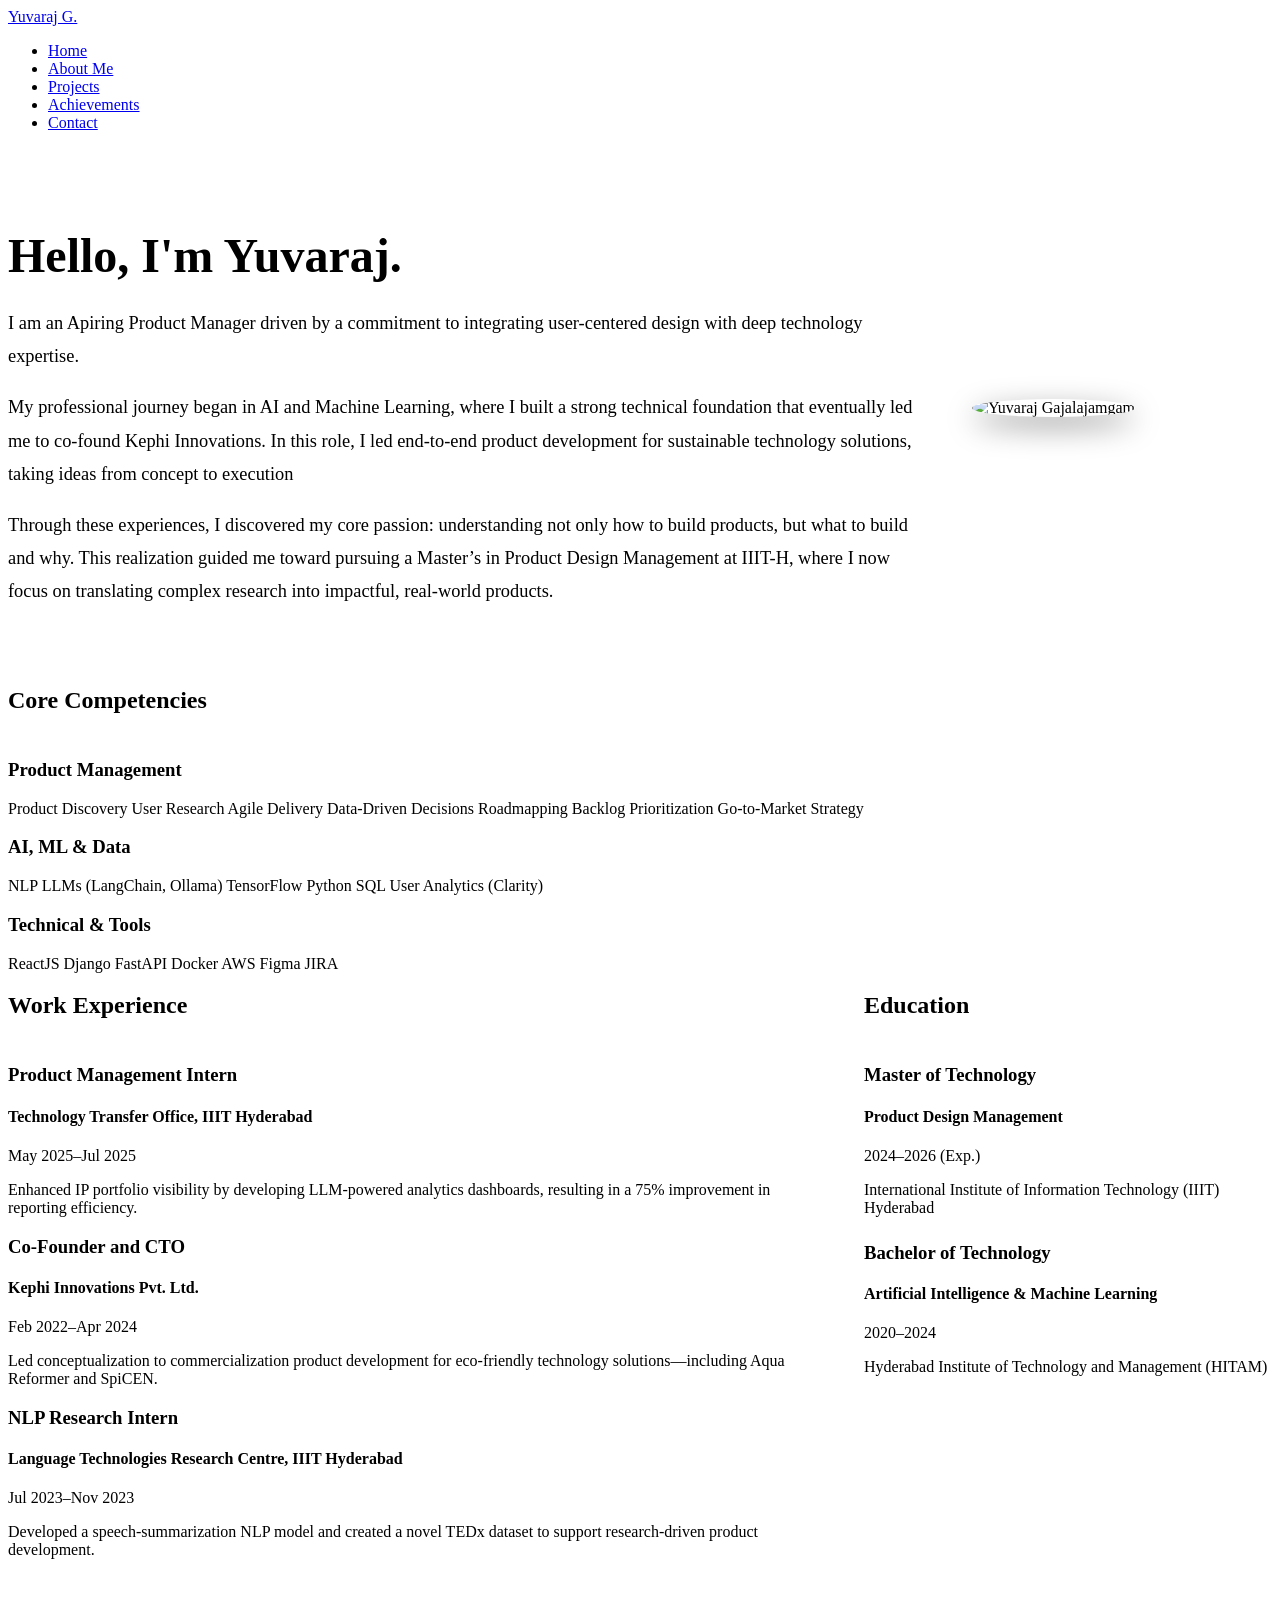
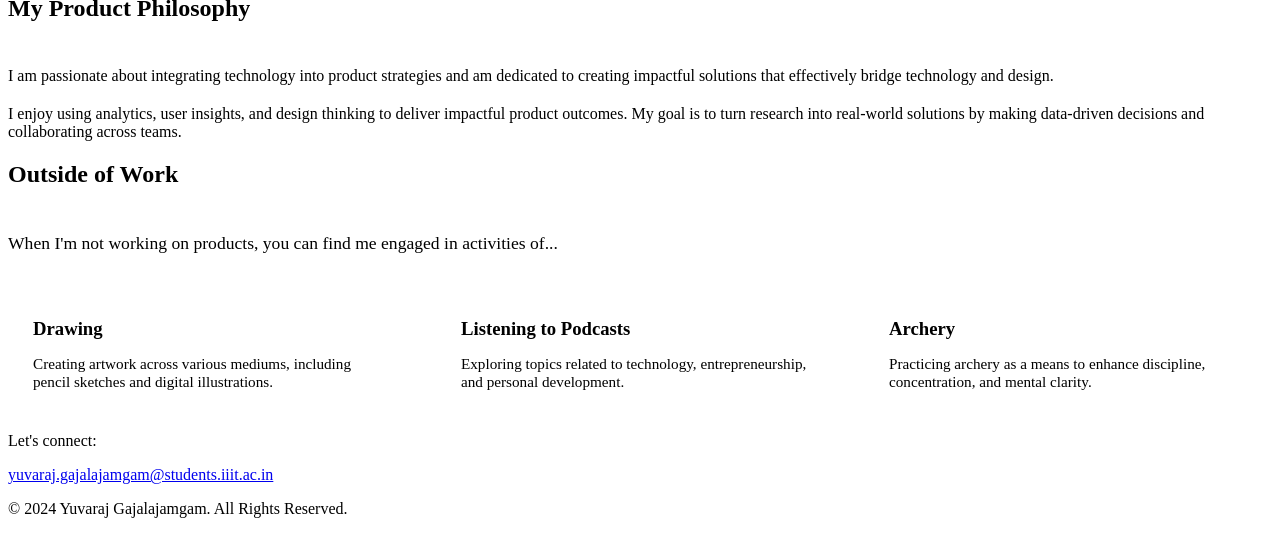
==== aboutme.html @ 7eca1c1c "portfolio" ====
<!DOCTYPE html>
<html lang="en">
<head>
    <meta charset="UTF-8">
    <meta name="viewport" content="width=device-width, initial-scale=1.0">
    <title>About Me - Yuvaraj Gajalajamgam</title>
    
    <link rel="preconnect" href="https://fonts.googleapis.com">
    <link rel="preconnect" href="https://fonts.gstatic.com" crossorigin>
    <link href="https://fonts.googleapis.com/css2?family=Inter:wght@400;500;600;700&display=swap" rel="stylesheet">
    <link rel="stylesheet" href="https://cdnjs.cloudflare.com/ajax/libs/font-awesome/5.15.4/css/all.min.css">
    
    <link rel="stylesheet" href="styles.css">

    <style>
        /* New styles for this page */
        .about-hero-layout {
            display: flex;
            align-items: center;
            gap: 50px;
            padding: 40px 0;
        }
        .about-hero-text {
            flex: 2;
        }
        .about-hero-text h1 {
            font-size: 3rem;
            text-align: left;
            margin-bottom: 1.5rem;
        }
        .about-hero-text p {
            font-size: 1.15rem;
            line-height: 1.8;
            color: var(--color-body);
        }
        .about-hero-image {
            flex: 1;
            max-width: 300px;
        }
        .about-hero-image img {
            border-radius: 50%;
            border: 3px solid var(--color-border);
            box-shadow: 0 10px 30px rgba(0, 0, 0, 0.4);
        }

        .journey-layout {
            display: grid;
            grid-template-columns: 2fr 1fr;
            gap: 40px;
        }

        .education-list .experience-item {
            margin-bottom: 25px;
        }
        
        .hobbies-grid {
            display: grid;
            grid-template-columns: repeat(auto-fit, minmax(250px, 1fr));
            gap: 20px;
            margin-top: 20px;
        }
        .hobby-item {
            background: var(--color-card);
            border-radius: 8px;
            padding: 25px;
            border: 1px solid var(--color-border);
        }
        .hobby-item h3 {
            color: var(--color-headings);
            margin-bottom: 10px;
        }
        .hobby-item p {
            font-size: 0.95rem;
            color: var(--color-body);
            margin-bottom: 0;
        }

        /* Responsive */
        @media (max-width: 768px) {
            .about-hero-layout {
                flex-direction: column;
                text-align: center;
            }
            .about-hero-text h1 {
                text-align: center;
            }
            .journey-layout {
                grid-template-columns: 1fr;
            }
        }
    </style>
</head>
<body>

    <header>
        <div class="container">
            <a href="index.html" class="logo">Yuvaraj G.</a>
            <nav>
                <ul>
                    <li><a href="index.html">Home</a></li>
                    <li><a href="aboutme.html" class="active">About Me</a></li>
                    <li><a href="project.html">Projects</a></li>
                    <li><a href="achievements.html">Achievements</a></li>
                    <li><a href="contact.html">Contact</a></li>
                </ul>
            </nav>
        </div>
    </header>

    <main>
        <section id="about-hero" class="container">
            <div class="about-hero-layout">
                <div class="about-hero-text">
                    <h1>Hello, I'm Yuvaraj.</h1>
                    <p>
                        I am an Apiring Product Manager driven by a commitment to integrating user-centered design with deep technology expertise.
                    </p>
                    <p>
                        My professional journey began in AI and Machine Learning, where I built a strong technical foundation that eventually led me to co-found Kephi Innovations. In this role, I led end-to-end product development for sustainable technology solutions, taking ideas from concept to execution
                    </p>
                    <p>
                       Through these experiences, I discovered my core passion: understanding not only how to build products, but what to build and why. This realization guided me toward pursuing a Master’s in Product Design Management at IIIT-H, where I now focus on translating complex research into impactful, real-world products.
                    </p>
                </div>
                <div class="about-hero-image">
                    <img src="images/profile.png" alt="Yuvaraj Gajalajamgam">
                </div>
            </div>
        </section>

        <section id="skills" style="padding-top: 0;">
            <div class="container">
                <h2 style="text-align: left; border-bottom: 1px solid var(--color-border); padding-bottom: 15px;">Core Competencies</h2>
                <div class="skills-container" style="margin-top: 30px;">
                    <div class="skill-category">
                        <h3>Product Management</h3>
                        <div class="skill-list">
                            <span class="skill-tag">Product Discovery</span>
                            <span class="skill-tag">User Research</span>
                            <span class="skill-tag">Agile Delivery</span>
                            <span class="skill-tag">Data-Driven Decisions</span>
                            <span class="skill-tag">Roadmapping</span>
                            <span class="skill-tag">Backlog Prioritization</span>
                            <span class="skill-tag">Go-to-Market Strategy</span>
                        </div>
                    </div>
                    <div class="skill-category">
                        <h3>AI, ML & Data</h3>
                        <div class="skill-list">
                            <span class="skill-tag">NLP</span>
                            <span class="skill-tag">LLMs (LangChain, Ollama)</span>
                            <span class="skill-tag">TensorFlow</span>
                            <span class="skill-tag">Python</span>
                            <span class="skill-tag">SQL</span>
                            <span class="skill-tag">User Analytics (Clarity)</span>
                        </div>
                    </div>
                    <div class="skill-category">
                        <h3>Technical & Tools</h3>
                        <div class="skill-list">
                            <span class="skill-tag">ReactJS</span>
                            <span class="skill-tag">Django</span>
                            <span class="skill-tag">FastAPI</span>
                            <span class="skill-tag">Docker</span>
                            <span class="skill-tag">AWS</span>
                            <span class="skill-tag">Figma</span>
                            <span class="skill-tag">JIRA</span>
                        </div>
                    </div>
                </div>
            </div>
        </section>

        <section class="container">
            <div class="journey-layout">
                <div class="experience-side">
                    <h2 style="text-align: left; border-bottom: 1px solid var(--color-border); padding-bottom: 15px; margin-bottom: 30px;">Work Experience</h2>
                    
                    <div class="experience-item">
                        <header>
                            <div>
                                <h3>Product Management Intern</h3>
                                <h4>Technology Transfer Office, IIIT Hyderabad</h4>
                            </div>
                            <span class="date">May 2025–Jul 2025</span>
                        </header>
                        <p>Enhanced IP portfolio visibility by developing LLM-powered analytics dashboards, resulting in a 75% improvement in reporting efficiency.</p>
                    </div>
                    
                    <div class="experience-item">
                        <header>
                            <div>
                                <h3>Co-Founder and CTO</h3>
                                <h4>Kephi Innovations Pvt. Ltd.</h4>
                            </div>
                            <span class="date">Feb 2022–Apr 2024</span>
                        </header>
                        <p>Led conceptualization to commercialization product development for eco-friendly technology solutions—including Aqua Reformer and SpiCEN.</p>
                    </div>

                    <div class="experience-item">
                        <header>
                            <div>
                                <h3>NLP Research Intern</h3>
                                <h4>Language Technologies Research Centre, IIIT Hyderabad</h4>
                            </div>
                            <span class="date">Jul 2023–Nov 2023</span>
                        </header>
                        <p>Developed a speech-summarization NLP model and created a novel TEDx dataset to support research-driven product development.</p>
                    </div>
                </div>

                <div class="education-side">
                    <h2 style="text-align: left; border-bottom: 1px solid var(--color-border); padding-bottom: 15px; margin-bottom: 30px;">Education</h2>
                    
                    <div class="education-list">
                        <div class="experience-item">
                            <header>
                                <div>
                                    <h3>Master of Technology</h3>
                                    <h4>Product Design Management</h4>
                                </div>
                                <span class="date">2024–2026 (Exp.)</span>
                            </header>
                            <p>International Institute of Information Technology (IIIT) Hyderabad</p>
                        </div>
                        
                        <div class="experience-item">
                            <header>
                                <div>
                                    <h3>Bachelor of Technology</h3>
                                    <h4>Artificial Intelligence & Machine Learning</h4>
                                </div>
                                <span class="date">2020–2024</span>
                            </header>
                            <p>Hyderabad Institute of Technology and Management (HITAM)</p>
                        </div>
                    </div>
                </div>
            </div>
        </section>

        <section class="container">
            <h2 style="text-align: left; border-bottom: 1px solid var(--color-border); padding-bottom: 15px; margin-bottom: 30px;">My Product Philosophy</h2>
            
            <div class="callout-box insight" style="margin-bottom: 20px;">
                <p>I am passionate about integrating technology into product strategies and am dedicated to creating impactful solutions that effectively bridge technology and design.</p>
            </div>
            <div class="callout-box">
                <p>I enjoy using analytics, user insights, and design thinking to deliver impactful product outcomes. My goal is to turn research into real-world solutions by making data-driven decisions and collaborating across teams.</p>
            </div>
        </section>

        <section class="container" style="padding-top: 0;">
            <h2 style="text-align: left; border-bottom: 1px solid var(--color-border); padding-bottom: 15px; margin-bottom: 30px;">Outside of Work</h2>
            <p style="font-size: 1.1rem; color: var(--color-body);">When I'm not working on products, you can find me engaged in activities of...</p>
            <div class="hobbies-grid">
                <div class="hobby-item">
                    <h3>Drawing</h3>
                    <p>Creating artwork across various mediums, including pencil sketches and digital illustrations.</p>
                </div>
                <div class="hobby-item">
                    <h3>Listening to Podcasts</h3>
                    <p>Exploring topics related to technology, entrepreneurship, and personal development.</p>
                </div>
                <div class="hobby-item">
                    <h3>Archery</h3>
                    <p>Practicing archery as a means to enhance discipline, concentration, and mental clarity.</p>
                </div>
            </div>
        </section>
    </main>

    <footer>
        <div class="container">
            <div class="footer-contact">
                <p>Let's connect:</p>
                <a href="mailto:yuvaraj.gajalajamgam@students.iiit.ac.in">yuvaraj.gajalajamgam@students.iiit.ac.in</a>
            </div>
            <div class="copyright">
                <p>&copy; 2024 Yuvaraj Gajalajamgam. All Rights Reserved.</p>
            </div>
        </div>
    </footer>
</body>
</html>
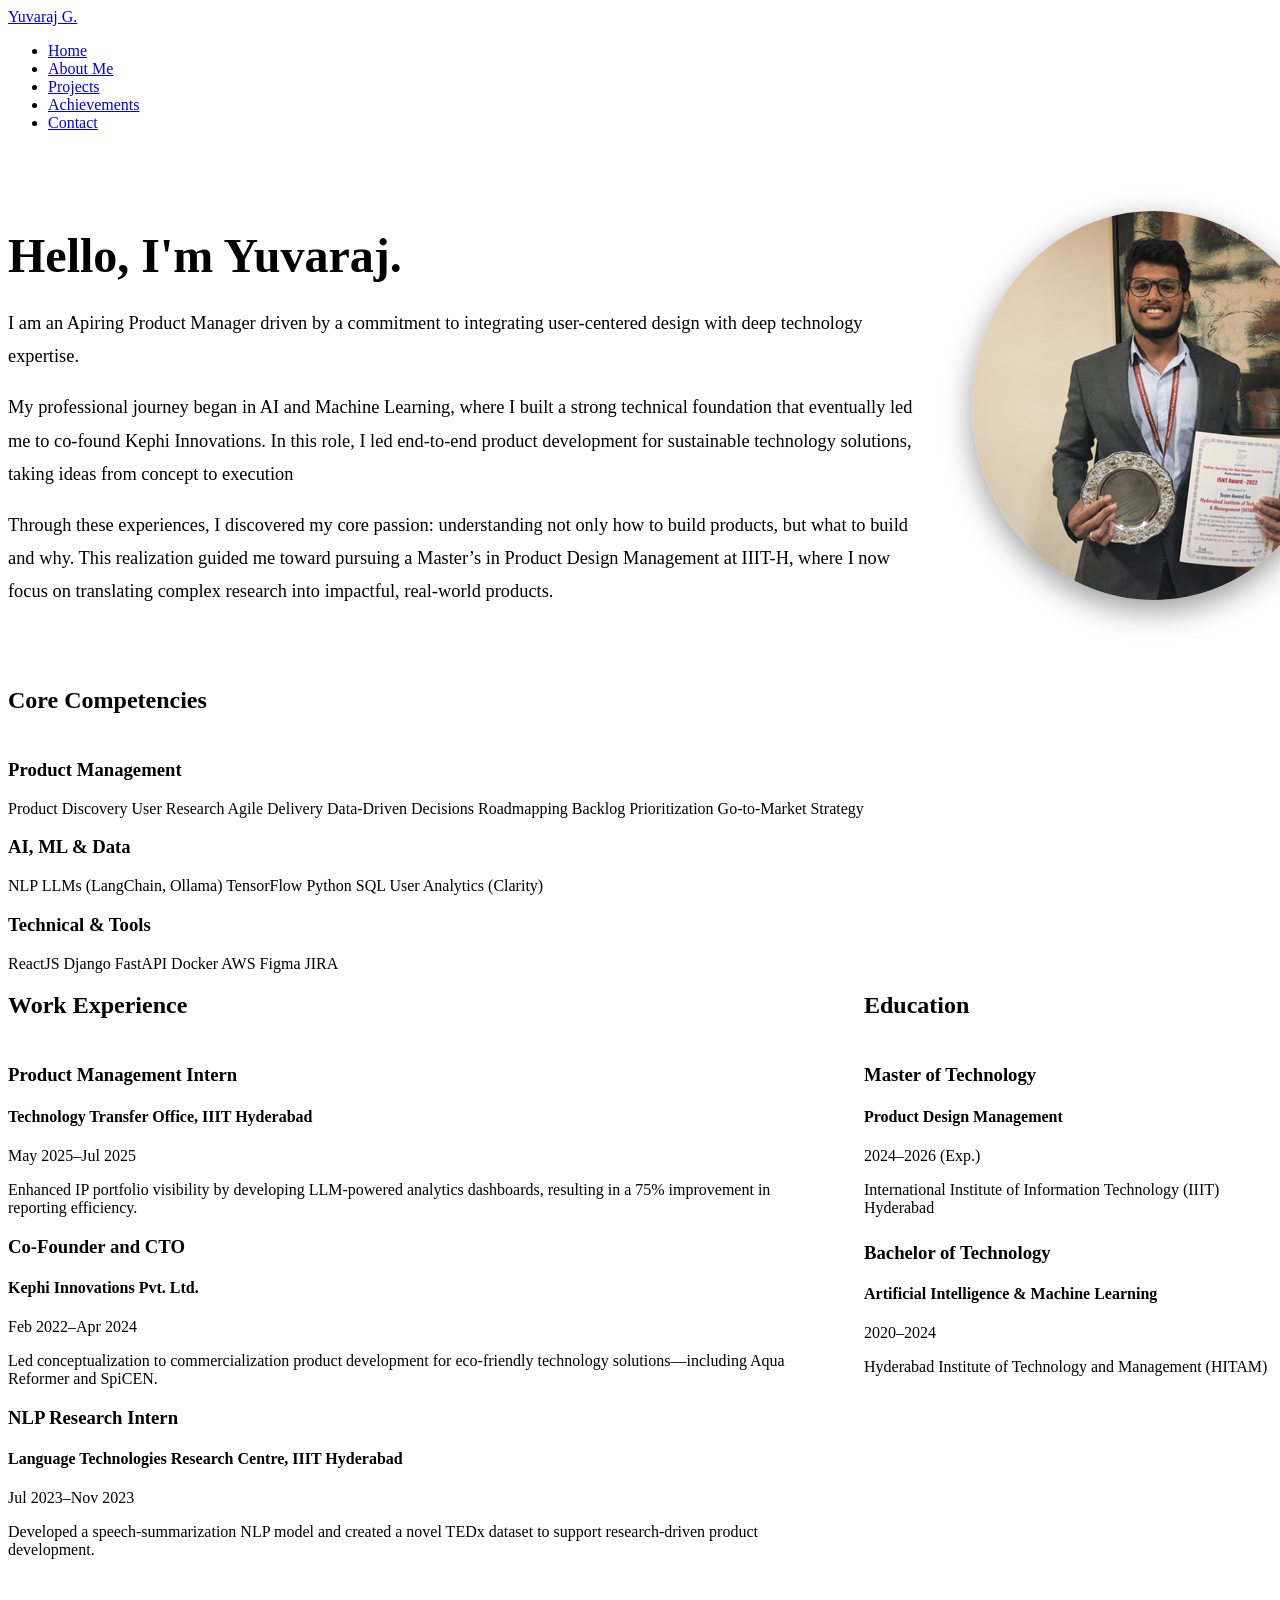
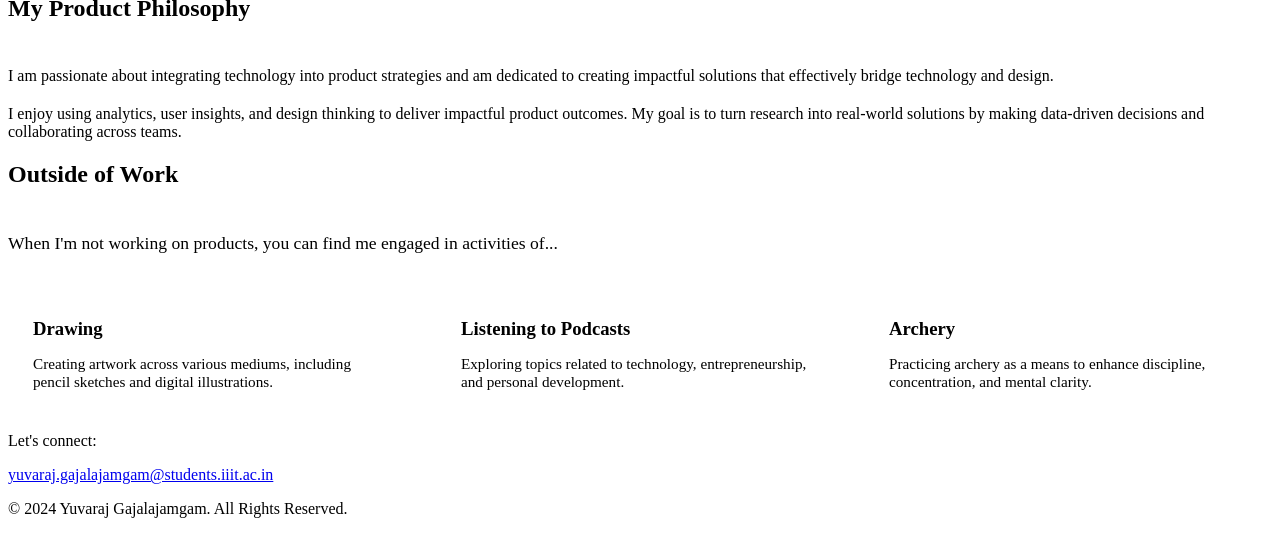
==== commit d10fe2f9: "images updated Updated the content and structure of the About Me page, including new styles and sect" ====
--- a/aboutme.html
+++ b/aboutme.html
@@ -123,7 +123,7 @@
                     </p>
                 </div>
                 <div class="about-hero-image">
-                    <img src="images/profile.png" alt="Yuvaraj Gajalajamgam">
+                    <img src="assets/profile.png" alt="Yuvaraj Gajalajamgam">
                 </div>
             </div>
         </section>
@@ -283,4 +283,5 @@
         </div>
     </footer>
 </body>
-</html>+
+</html>
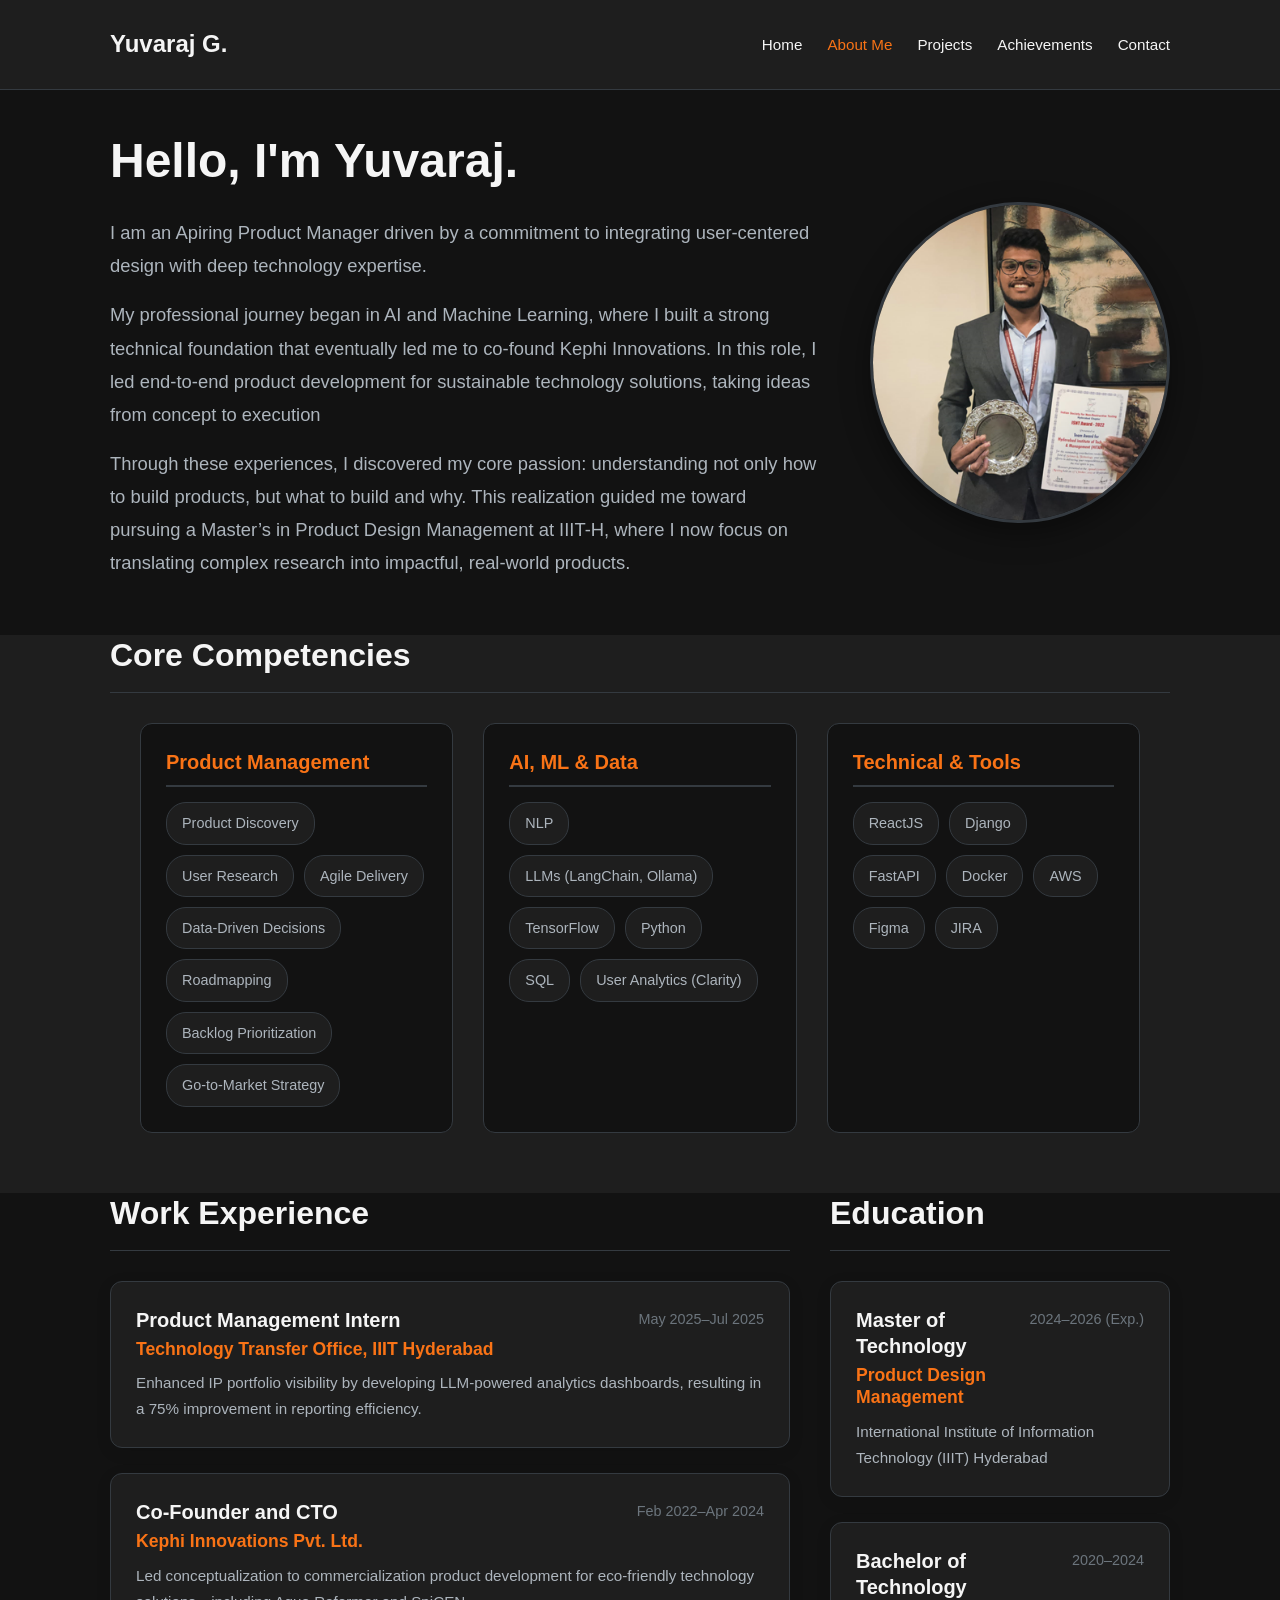
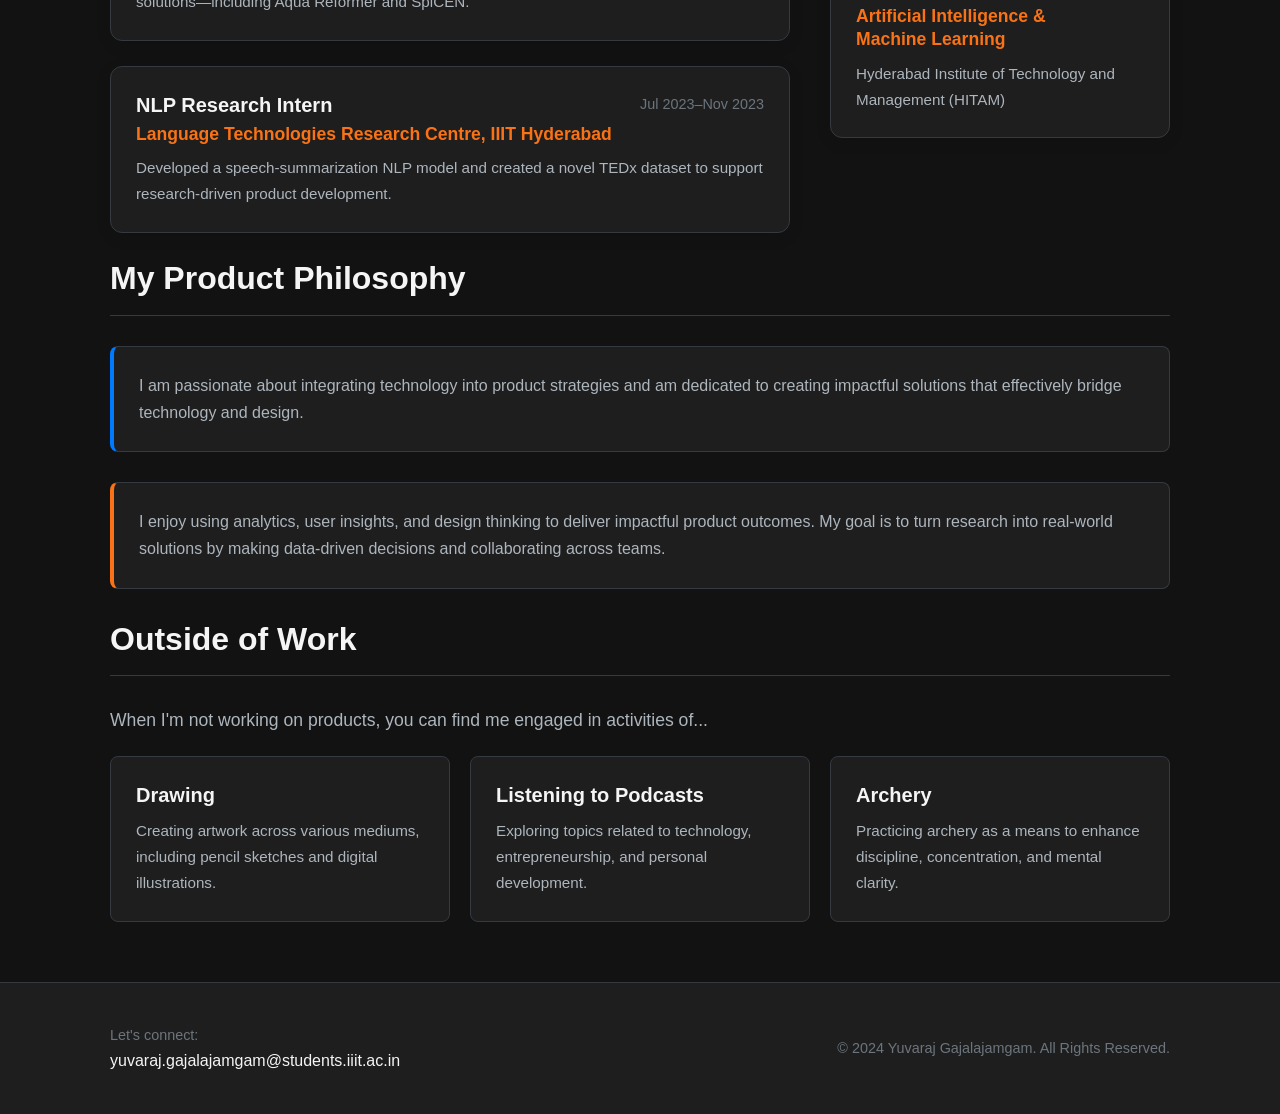
==== commit ede37677: "Update aboutme.html" ====
--- a/aboutme.html
+++ b/aboutme.html
@@ -10,7 +10,7 @@
     <link href="https://fonts.googleapis.com/css2?family=Inter:wght@400;500;600;700&display=swap" rel="stylesheet">
     <link rel="stylesheet" href="https://cdnjs.cloudflare.com/ajax/libs/font-awesome/5.15.4/css/all.min.css">
     
-    <link rel="stylesheet" href="styles.css">
+    <link rel="stylesheet" href="css/styles.css">
 
     <style>
         /* New styles for this page */
@@ -285,3 +285,4 @@
 </body>
 
 </html>
+
--- a/css/styles.css
+++ b/css/styles.css
@@ -0,0 +1,779 @@
+/* === [NEW STYLES.CSS - DARK MODE THEME] === */
+/*
+  DESIGN STRATEGY:
+  - Identity: Technical Product Manager
+  - Theme: Professional Dark Mode (replaces "white")
+  - CTA Color: Tech Orange (replaces "blue")
+  - Typography: 'Inter' (unchanged)
+  - Layout: Component-based (unchanged)
+*/
+
+/* 1. GLOBAL RESET & NEW DARK PALETTE */
+:root {
+  --font-primary: 'Inter', -apple-system, BlinkMacSystemFont, "Segoe UI", Roboto, Helvetica, Arial, sans-serif;
+
+  /* New Dark Palette */
+  --color-bg: #121212;         /* Page background (Dark) */
+  --color-card: #1E1E1E;       /* Card backgrounds (Slightly Lighter Dark) */
+  --color-headings: #F5F5F5;   /* Main Headers (Light Gray/White) */
+  --color-body: #ADB5BD;       /* Body Text (Muted Gray) */
+  --color-muted: #6C757D;      /* Muted Text (Darker Gray for dates) */
+  --color-border: #343A40;     /* Card borders */
+  
+  /* New Action Color */
+  --color-primary: #F97316;     /* Tech Orange (CTA, Links) */
+  --color-primary-hover: #D9610B;/* Darker orange for hover */
+  --color-white: #FFFFFF;      /* For primary button text */
+}
+
+* {
+  margin: 0;
+  padding: 0;
+  box-sizing: border-box;
+}
+
+body {
+  font-family: var(--font-primary);
+  background-color: var(--color-bg);
+  color: var(--color-body);
+  line-height: 1.7;
+  -webkit-font-smoothing: antialiased;
+}
+
+/* 2. TYPOGRAPHY & HELPERS */
+h1, h2, h3, h4, h5 {
+  color: var(--color-headings);
+  font-weight: 600;
+  line-height: 1.3;
+}
+
+h1 { font-size: 2.75rem; margin-bottom: 1rem; }
+h2 { font-size: 2rem; margin-bottom: 1.5rem; text-align: center; }
+h3 { font-size: 1.25rem; margin-bottom: 0.5rem; }
+h4 { font-size: 1.1rem; color: var(--color-primary); }
+
+p {
+  margin-bottom: 1rem;
+  font-size: 1rem;
+}
+
+a {
+  color: var(--color-primary);
+  text-decoration: none;
+  font-weight: 500;
+}
+
+a:hover {
+  text-decoration: underline;
+  color: var(--color-primary-hover);
+}
+
+img {
+  max-width: 100%;
+  height: auto;
+  display: block;
+}
+
+/* Helper Class */
+.container {
+  max-width: 1100px;
+  margin: 0 auto;
+  padding: 0 20px;
+}
+
+section {
+  padding: 60px 0;
+}
+
+/* 3. HEADER & NAVIGATION */
+header {
+  background-color: var(--color-card); /* Dark card color */
+  border-bottom: 1px solid var(--color-border);
+  padding: 1.5rem 0;
+  position: sticky;
+  top: 0;
+  z-index: 100;
+}
+
+header .container {
+  display: flex;
+  justify-content: space-between;
+  align-items: center;
+}
+
+.logo {
+  font-size: 1.5rem;
+  font-weight: 700;
+  color: var(--color-headings); /* Light text */
+  text-decoration: none;
+}
+.logo:hover {
+  text-decoration: none;
+  color: var(--color-primary);
+}
+
+nav ul {
+  list-style: none;
+  display: flex;
+  gap: 25px;
+}
+
+nav ul li a {
+  color: var(--color-headings); /* Light text */
+  font-weight: 500;
+  font-size: 0.95rem;
+  text-decoration: none;
+  transition: color 0.3s ease;
+}
+
+nav ul li a:hover,
+nav ul li a.active {
+  color: var(--color-primary); /* Orange */
+  text-decoration: none;
+}
+
+/* 4. BUTTONS & CTAs */
+.btn {
+  display: inline-block;
+  padding: 12px 24px;
+  border-radius: 8px;
+  font-weight: 600;
+  text-decoration: none;
+  transition: all 0.3s ease;
+  font-size: 0.95rem;
+  border: 1px solid transparent;
+}
+.btn:hover {
+  text-decoration: none;
+}
+
+.btn-primary {
+  background-color: var(--color-primary);
+  color: var(--color-white);
+}
+.btn-primary:hover {
+  background-color: var(--color-black);
+  border-color: var(--color-primary);
+}
+
+.btn-secondary {
+  /* Ghost button style for dark mode */
+  background-color: transparent;
+  color: var(--color-primary);
+  border-color: var(--color-primary);
+}
+.btn-secondary:hover {
+  background-color: var(--color-primary);
+  color: var(--color-white);
+}
+
+/* 5. HERO SECTION (#home) */
+#home {
+    padding: 120px 20px 60px;  /* Moves content slightly up */
+    display: flex;
+    align-items: center;       /* Vertical centering */
+}
+
+/* Make the text + image align properly */
+#home .container {
+    display: flex;
+    justify-content: space-between;
+    align-items: center;
+}
+
+.hero-text {
+  flex: 2;
+}
+
+.hero-text h1 {
+  font-size: 3rem;
+  font-weight: 700;
+}
+
+.hero-text .sub-headline {
+  font-size: 1.25rem;
+  color: var(--color-body); /* Muted light gray */
+  margin-bottom: 1.5rem;
+}
+
+.hero-cta-group {
+  display: flex;
+  gap: 15px;
+  margin-top: 2rem;
+}
+
+.hero-image {
+  flex: 1;
+  display: flex;
+  justify-content: flex-end;   /* Push right */
+  max-width: 380px;            /* Allow parent container to grow */
+}
+
+.hero-image img {
+  width: 350px;                /* Bigger image */
+  height: 350px;
+  border-radius: 50%;
+  object-fit: cover;
+  border: 5px solid var(--color-bg);
+  box-shadow: 0 10px 30px rgba(0, 0, 0, 0.4);
+
+  margin-right: -40px;         /* Gently shift to right */
+  margin-top: 10px;            /* Align vertically */
+}
+
+
+.social-media {
+  margin-top: 1.5rem;
+}
+
+.social-media a {
+  color: var(--color-body); /* Muted light gray */
+  font-size: 1.75rem;
+  margin-right: 20px;
+  text-decoration: none;
+  transition: color 0.3s ease;
+}
+.social-media a:hover {
+  color: var(--color-primary); /* Orange */
+}
+
+.hero-card {
+
+  max-width: 100%;
+  margin: 0 auto;
+  padding: 48px 60px;
+  border: 1.5px solid #FF7A33;
+  border-radius: 16px;
+  background: #0c0c0c;   /* blends into your dark theme */
+  text-align: center;
+
+}
+
+/* 6. ABOUT-SUMMARY SECTION */
+#about-summary {
+  background-color: var(--color-bg); /* Main dark bg */
+}
+
+#about-summary .container {
+  max-width: 900px;
+  text-align: center;
+}
+
+#about-summary h2 {
+  font-size: 1.5rem;
+  font-weight: 400;
+  line-height: 1.7;
+  color: var(--color-headings); /* Light text */
+  margin-bottom: 2rem;
+}
+
+/* 7. PROJECTS SECTION (PM CASE STUDY FORMAT) */
+#projects {
+  /* Uses default section padding */
+}
+
+.project-grid {
+  display: grid;
+  grid-template-columns: 1fr; /* Single column for detailed cards */
+  gap: 40px;
+  max-width: 900px;
+  margin: 0 auto;
+}
+
+.project-card {
+  display: flex;
+  gap: 30px;
+  background-color: var(--color-card); /* Dark card */
+  border-radius: 12px;
+  border: 1px solid var(--color-border);
+  box-shadow: 0 4px 15px rgba(0, 0, 0, 0.1);
+  overflow: hidden;
+  padding: 30px;
+  transition: all 0.3s ease;
+}
+.project-card:hover {
+  box-shadow: 0 8px 25px rgba(0, 0, 0, 0.2);
+  transform: translateY(-5px);
+  border-color: var(--color-muted);
+}
+
+.project-image {
+  flex-shrink: 0;
+  width: 250px;
+}
+
+.project-image img {
+  width: 100%;
+  height: 200px;
+  object-fit: cover;
+  border-radius: 8px;
+  border: 1px solid var(--color-border);
+}
+
+.project-content {
+  flex-grow: 1;
+}
+
+.project-content h4 { /* My Role */
+  text-transform: uppercase;
+  font-weight: 700;
+  font-size: 0.8rem;
+  letter-spacing: 0.5px;
+  color: var(--color-muted);
+  margin-bottom: 5px;
+}
+
+.project-content h3 { /* Project Title */
+  margin-bottom: 1rem;
+}
+
+.project-content p { /* The Problem */
+  font-size: 0.95rem;
+  margin-bottom: 1.5rem;
+  color: var(--color-body);
+}
+
+.project-content .btn {
+  font-size: 0.9rem;
+  padding: 8px 16px;
+}
+
+/* 8. WORK EXPERIENCE SECTION */
+#experience {
+  /* Uses default section padding */
+}
+
+.experience-timeline {
+  max-width: 800px;
+  margin: 0 auto;
+  position: relative;
+}
+
+/* Simple timeline card */
+.experience-item {
+  background-color: var(--color-card);
+  border: 1px solid var(--color-border);
+  padding: 25px;
+  border-radius: 12px;
+  margin-bottom: 25px;
+  box-shadow: 0 4px 15px rgba(0, 0, 0, 0.1);
+}
+
+.experience-item header {
+  position: static; /* Override header styles */
+  background: none;
+  border: none;
+  padding: 0;
+  display: flex;
+  justify-content: space-between;
+  align-items: flex-start;
+  margin-bottom: 10px;
+}
+
+.experience-item h3 { /* Job Title */
+  margin-bottom: 5px;
+}
+.experience-item h4 { /* Company */
+  margin-bottom: 0;
+}
+.experience-item .date {
+  color: var(--color-muted);
+  font-size: 0.9rem;
+  font-weight: 500;
+  flex-shrink: 0;
+  margin-left: 20px;
+}
+
+.experience-item p { /* Description */
+  font-size: 0.95rem;
+  margin-bottom: 0;
+  color: var(--color-body);
+}
+
+
+/* 9. SKILLS SECTION */
+#skills {
+  background-color: var(--color-card); /* Dark card */
+}
+
+.skills-container {
+  max-width: 1000px;
+  margin: 0 auto;
+  display: grid;
+  grid-template-columns: repeat(auto-fit, minmax(250px, 1fr));
+  gap: 30px;
+}
+
+.skill-category {
+  /* Each category is a card */
+  background-color: var(--color-bg); /* Darker bg */
+  padding: 25px;
+  border-radius: 12px;
+  border: 1px solid var(--color-border);
+}
+
+.skill-category h3 {
+  color: var(--color-primary); /* Orange */
+  border-bottom: 2px solid var(--color-border);
+  padding-bottom: 10px;
+  margin-bottom: 15px;
+}
+
+.skill-list {
+  display: flex;
+  flex-wrap: wrap;
+  gap: 10px;
+}
+
+.skill-tag {
+  background-color: var(--color-card);
+  color: var(--color-body);
+  padding: 8px 15px;
+  border-radius: 20px;
+  font-size: 0.9rem;
+  font-weight: 500;
+  border: 1px solid var(--color-border);
+}
+
+
+/* 10. "VIEW ALL" BUTTON */
+.view-all-container {
+  text-align: center;
+  margin-top: 40px;
+}
+
+
+/* 11. FOOTER */
+footer {
+  background-color: var(--color-card); /* Dark card */
+  color: var(--color-body);
+  padding: 40px 0;
+  margin-top: 60px;
+  border-top: 1px solid var(--color-border);
+}
+
+footer .container {
+  display: flex;
+  justify-content: space-between;
+  align-items: center;
+  flex-wrap: wrap;
+  gap: 20px;
+}
+
+.footer-contact p, .copyright p {
+  margin: 0;
+  font-size: 0.9rem;
+  color: var(--color-muted);
+}
+
+.footer-contact a {
+  color: var(--color-headings);
+  text-decoration: none;
+}
+.footer-contact a:hover {
+  text-decoration: underline;
+  color: var(--color-primary);
+}
+
+.copyright {
+  text-align: right;
+}
+
+
+/* 12. RESPONSIVE DESIGN */
+@media (max-width: 768px) {
+  h1 { font-size: 2.25rem; }
+  h2 { font-size: 1.75rem; }
+
+  /* Mobile Nav (Basic) */
+  header nav {
+    display: none; /* Simplification for this example. A real one needs a burger menu. */
+  }
+
+  /* Hero */
+  #home .container {
+    flex-direction: column-reverse;
+    text-align: center;
+  }
+  .hero-image {
+    max-width: 200px;
+  }
+  .hero-image img {
+    width: 200px;
+    height: 200px;
+  }
+  .hero-cta-group {
+    justify-content: center;
+  }
+  .social-media {
+    text-align: center;
+  }
+  
+  /* Project Cards */
+  .project-card {
+    flex-direction: column;
+    gap: 20px;
+    padding: 20px;
+  }
+  .project-image {
+    width: 100%;
+  }
+  .project-image img {
+    height: 200px;
+  }
+  
+  /* Experience */
+  .experience-item header {
+    flex-direction: column;
+    align-items: flex-start;
+  }
+  .experience-item .date {
+    margin-left: 0;
+    margin-top: 5px;
+  }
+
+  /* Footer */
+  footer .container {
+    flex-direction: column;
+    text-align: center;
+    gap: 25px;
+  }
+  .copyright {
+    text-align: center;
+  }
+
+  /* --- BUG FIX --- 
+     THE CODE BELOW WAS MOVED *OUTSIDE* OF THIS MEDIA QUERY 
+  */
+}
+
+
+/* === [FIXED: CODE MOVED HERE] === */
+
+/* 13. PAGE LAYOUT (Sidebar + Content) */
+/* This code is now OUTSIDE the 768px media query, so it applies to desktop */
+.page-layout {
+    display: flex;
+    gap: 40px;
+    margin-top: 40px;
+}
+
+.sidebar {
+    width: 240px; /* A bit wider for clarity */
+    flex-shrink: 0;
+    /* This makes the sidebar sticky */
+    position: sticky;
+    top: 100px; /* Adjust based on your header height */
+    align-self: flex-start; /* Aligns to the top */
+    height: calc(100vh - 120px); /* Stops at the bottom */
+}
+
+.sidebar h4 {
+    text-transform: uppercase;
+    font-size: 0.9rem;
+    font-weight: 700;
+    letter-spacing: 0.5px;
+    color: var(--color-muted);
+    padding-bottom: 10px;
+    border-bottom: 1px solid var(--color-border);
+}
+
+.sidebar nav ul {
+    list-style: none;
+    display: flex;
+    flex-direction: column;
+    gap: 10px;
+    margin-top: 15px;
+}
+
+.sidebar nav ul li a {
+    display: block;
+    color: var(--color-body);
+    font-weight: 500;
+    font-size: 0.95rem;
+    text-decoration: none;
+    padding: 10px 12px;
+    border-radius: 6px;
+    transition: all 0.3s ease;
+}
+
+.sidebar nav ul li a:hover {
+    background-color: var(--color-card);
+    color: var(--color-primary);
+    text-decoration: none;
+}
+
+.sidebar nav ul li a.active { /* For active state */
+    background-color: var(--color-card);
+    color: var(--color-primary);
+    font-weight: 600;
+}
+
+.main-content {
+    flex-grow: 1; /* Takes up the remaining space */
+}
+
+/* 14. CASE STUDY DETAIL COMPONENTS */
+
+/* Hero for detail pages */
+.case-study-hero {
+    background-color: var(--color-card);
+    padding: 50px 0;
+    border-bottom: 1px solid var(--color-border);
+}
+.case-study-hero h1 {
+    font-size: 3rem;
+    text-align: center;
+    margin-bottom: 0.5rem;
+}
+.case-study-hero p.subtitle {
+    font-size: 1.25rem;
+    color: var(--color-body);
+    max-width: 800px;
+    margin: 0 auto;
+    text-align: center;
+}
+.case-study-hero img {
+    width: 100%; 
+    max-width: 900px; 
+    margin: 30px auto 0; 
+    border-radius: 12px;
+    border: 1px solid var(--color-border);
+}
+
+/* Main content wrapper */
+.case-study-content {
+    max-width: 800px;
+    margin: 40px auto;
+}
+.case-study-content h2 { /* Section Headers */
+    text-align: left;
+    font-size: 2rem;
+    color: var(--color-primary);
+    margin-top: 50px;
+    margin-bottom: 20px;
+    border-bottom: 1px solid var(--color-border);
+    padding-bottom: 10px;
+}
+.case-study-content p, 
+.case-study-content ul {
+    font-size: 1.1rem;
+    line-height: 1.8;
+    margin-bottom: 20px;
+}
+.case-study-content ul {
+    margin-left: 20px;
+}
+
+/* "At a Glance" Box */
+.project-summary-box {
+    display: grid;
+    grid-template-columns: repeat(auto-fit, minmax(150px, 1fr));
+    gap: 20px;
+    background-color: var(--color-card);
+    border: 1px solid var(--color-border);
+    border-radius: 12px;
+    padding: 30px;
+    margin-bottom: 40px;
+}
+.summary-item h4 {
+    color: var(--color-primary);
+    text-transform: uppercase;
+    font-size: 0.8rem;
+    letter-spacing: 0.5px;
+    margin-bottom: 5px;
+}
+.summary-item p {
+    color: var(--color-headings);
+    font-weight: 500;
+    font-size: 1rem;
+    margin-bottom: 0;
+}
+
+/* METRIC HIGHLIGHT (This is what PMs scan for) */
+.metric-grid {
+    display: grid;
+    grid-template-columns: repeat(auto-fit, minmax(200px, 1fr));
+    gap: 20px;
+    margin: 30px 0;
+}
+.metric-item {
+    background-color: var(--color-card);
+    padding: 25px;
+    border-radius: 8px;
+    border: 1px solid var(--color-border);
+    border-left: 4px solid var(--color-primary);
+}
+.metric-item h3 { /* The Number */
+    font-size: 2.5rem;
+    font-weight: 700;
+    color: var(--color-headings);
+    margin-bottom: 5px;
+}
+.metric-item p { /* The Label */
+    font-size: 1rem;
+    color: var(--color-body);
+    margin-bottom: 0;
+}
+
+/* CALLOUT BOX (For "frames") */
+.callout-box {
+    background-color: var(--color-card);
+    padding: 25px;
+    border-radius: 8px;
+    border: 1px solid var(--color-border);
+    border-left: 4px solid var(--color-primary);
+    margin: 30px 0;
+}
+.callout-box p:last-child {
+    margin-bottom: 0;
+}
+/* Use this for challenges */
+.callout-box.challenge {
+    border-left-color: #F8B425; /* A warning yellow */
+}
+/* Use this for insights */
+.callout-box.insight {
+    border-left-color: #007AFF; /* A blue for insights */
+}
+
+/* Image Gallery Layouts */
+.image-gallery {
+    display: grid;
+    gap: 20px;
+    margin: 30px 0;
+}
+.image-gallery.two-col {
+    grid-template-columns: 1fr 1fr;
+}
+.image-gallery img {
+    border-radius: 8px;
+    border: 1px solid var(--color-border);
+    width: 100%;
+}
+
+/* Responsive */
+@media (max-width: 992px) {
+    /* This is the responsive code that SHOULD have been separate */
+    .page-layout {
+        flex-direction: column;
+    }
+    .sidebar {
+        position: static;
+        width: 100%;
+        height: auto;
+        margin-bottom: 30px;
+    }
+    .metric-grid {
+        grid-template-columns: 1fr 1fr;
+    }
+}
+@media (max-width: 768px) {
+    /* This is the responsive code that SHOULD have been separate */
+    .image-gallery.two-col {
+        grid-template-columns: 1fr;
+    }
+    .metric-grid {
+        grid-template-columns: 1fr;
+    }
+}
